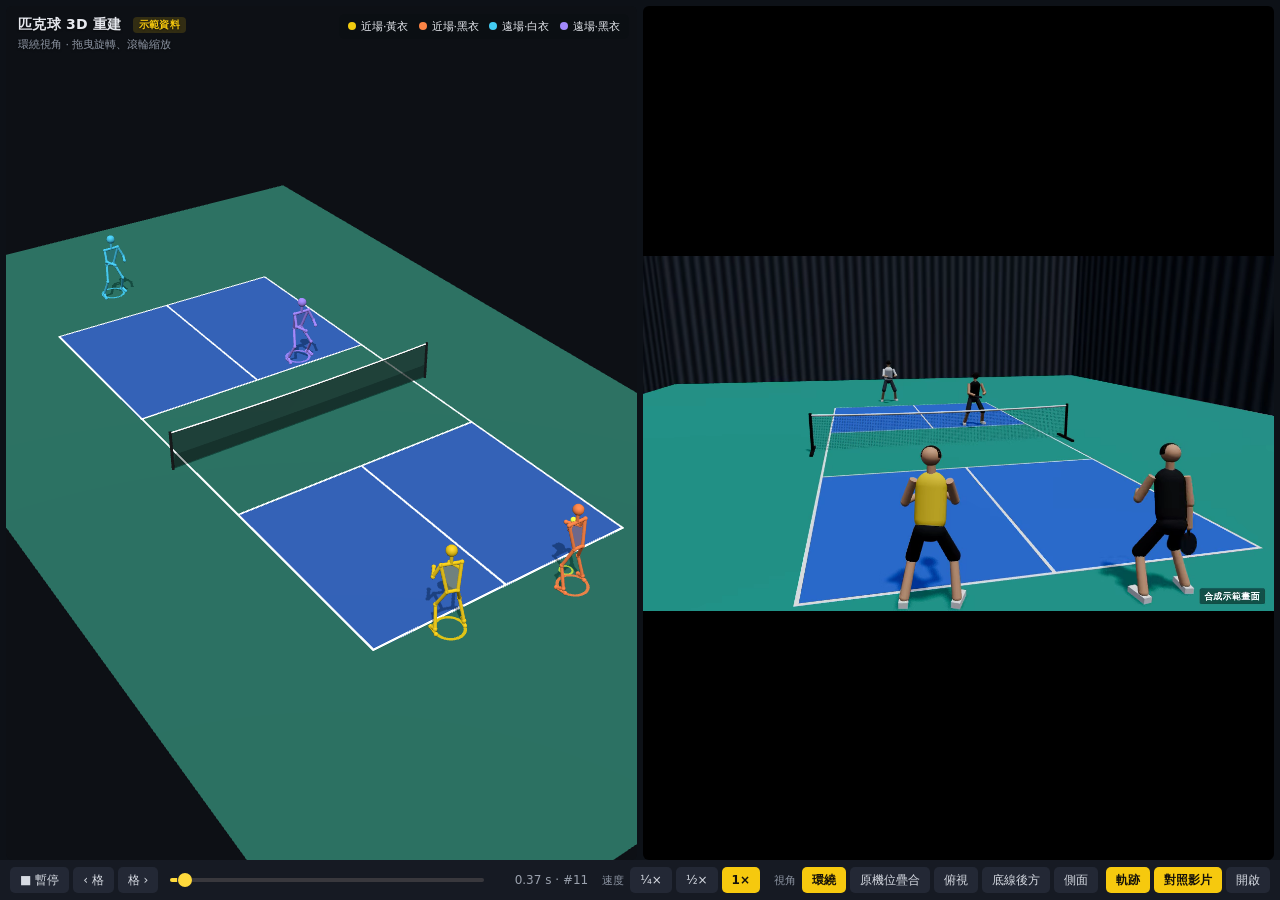
==== web/index.html @ 23d22309 "Add pickleball 3D reconstruction website and video pipeline A static web viewer that replays a doubl" ====
<!doctype html>
<html lang="zh-Hant-TW">
<head>
  <meta charset="utf-8">
  <meta name="viewport" content="width=device-width, initial-scale=1, viewport-fit=cover">
  <meta name="theme-color" content="#0d1117">
  <title>匹克球 3D 重建</title>
  <link rel="stylesheet" href="css/style.css">
  <script type="importmap">
    {
      "imports": {
        "three": "./vendor/three.module.min.js",
        "three/addons/": "./vendor/addons/"
      }
    }
  </script>
</head>
<body>
  <main id="stage">
    <section id="view3d" class="panel" aria-label="3D 重建畫面">
      <canvas id="canvas3d"></canvas>
      <header class="hud">
        <h1>匹克球 3D 重建 <span id="datasetTag" class="tag"></span></h1>
        <p id="viewHint">環繞視角 · 拖曳旋轉、滾輪縮放</p>
      </header>
      <ul id="legend" class="legend"></ul>
      <div id="message" class="message" hidden></div>
    </section>
    <section id="viewVideo" class="panel video-panel" aria-label="對照影片">
      <video id="video" playsinline muted preload="auto"></video>
      <div id="noVideo" class="no-video" hidden>
        <p>沒有對照影片</p>
        <p class="sub">把影片和 JSON 一起拖進視窗，或按右下角「開啟」。</p>
      </div>
    </section>
  </main>

  <footer id="bar">
    <div class="grp grp-play">
      <button id="btnPlay" type="button" title="播放／暫停（空白鍵）">■ 暫停</button>
      <button id="btnPrev" type="button" title="上一格（←）">‹ 格</button>
      <button id="btnNext" type="button" title="下一格（→）">格 ›</button>
    </div>
    <input id="timeline" type="range" min="0" max="0" step="1" value="0" aria-label="時間軸">
    <div class="grp grp-info">
      <span id="timecode" class="timecode">0.00 s · #0</span>
    </div>
    <div class="grp grp-speed">
      <span class="lbl">速度</span>
      <button type="button" data-speed="0.25">¼×</button>
      <button type="button" data-speed="0.5">½×</button>
      <button type="button" data-speed="1" class="active">1×</button>
    </div>
    <div class="grp grp-views">
      <span class="lbl">視角</span>
      <button type="button" data-view="orbit" class="active">環繞</button>
      <button type="button" data-view="overlay">原機位疊合</button>
      <button type="button" data-view="top">俯視</button>
      <button type="button" data-view="behind">底線後方</button>
      <button type="button" data-view="side">側面</button>
    </div>
    <div class="grp grp-toggles">
      <button id="btnTrails" type="button" class="toggle active" title="軌跡（T）">軌跡</button>
      <button id="btnVideo" type="button" class="toggle active" title="對照影片（V）">對照影片</button>
      <button id="btnOpen" type="button" title="開啟 JSON／影片檔">開啟</button>
      <select id="datasetSelect" aria-label="選擇資料" hidden></select>
    </div>
    <input id="fileInput" type="file" accept=".json,application/json,video/*" multiple hidden>
  </footer>

  <div id="dropHint" class="drop-hint" hidden>放開以載入 JSON／影片</div>

  <script type="module" src="js/main.js"></script>
</body>
</html>
---- web/css/style.css ----
:root {
  --bg: #0d1117;
  --panel: #0d1015;
  --bar: #161a23;
  --btn: #232835;
  --btn-hover: #2d3342;
  --text: #e6e8ee;
  --muted: #8b93a1;
  --accent: #f6c90e;
  --accent-2: #ffda3c;
  --track: #39383d;
  color-scheme: dark;
}

* { box-sizing: border-box; }

html, body {
  margin: 0;
  height: 100%;
  background: var(--bg);
  color: var(--text);
  font-family: system-ui, -apple-system, "PingFang TC", "Noto Sans TC", "Microsoft JhengHei", sans-serif;
  -webkit-font-smoothing: antialiased;
}

body {
  display: grid;
  grid-template-rows: minmax(0, 1fr) auto;
  height: 100%;
  overflow: hidden;
}

#stage {
  display: flex;
  gap: 6px;
  padding: 6px 6px 0;
  min-height: 0;
}

.panel {
  position: relative;
  flex: 1 1 0;
  min-width: 0;
  min-height: 0;
  border-radius: 6px;
  overflow: hidden;
  background: var(--panel);
}

#canvas3d {
  position: absolute;
  inset: 0;
  width: 100%;
  height: 100%;
  display: block;
  touch-action: none;
}

.video-panel { background: #000; }
.video-panel video {
  width: 100%;
  height: 100%;
  object-fit: contain;
  display: block;
}
body.no-compare #viewVideo { display: none; }

.no-video {
  position: absolute;
  inset: 0;
  display: grid;
  place-content: center;
  text-align: center;
  color: var(--muted);
  font-size: 14px;
  padding: 16px;
}
.no-video p { margin: 4px 0; }
.no-video .sub { font-size: 12px; opacity: .8; }

.hud {
  position: absolute;
  top: 10px;
  left: 12px;
  pointer-events: none;
  text-shadow: 0 1px 2px rgba(0, 0, 0, .6);
}
.hud h1 {
  margin: 0;
  font-size: 14px;
  font-weight: 700;
  letter-spacing: .02em;
}
.hud p {
  margin: 3px 0 0;
  font-size: 11px;
  color: var(--muted);
}
.tag {
  display: inline-block;
  margin-left: 6px;
  padding: 1px 6px;
  border-radius: 4px;
  background: rgba(246, 201, 14, .16);
  color: var(--accent);
  font-size: 10px;
  font-weight: 600;
  vertical-align: 1px;
}
.tag:empty { display: none; }

.legend {
  position: absolute;
  top: 8px;
  right: 8px;
  display: flex;
  flex-wrap: wrap;
  justify-content: flex-end;
  gap: 4px 10px;
  max-width: 60%;
  margin: 0;
  padding: 5px 9px;
  list-style: none;
  border-radius: 6px;
  background: rgba(11, 16, 20, .82);
  font-size: 11px;
  pointer-events: none;
}
.legend:empty { display: none; }
.legend li { white-space: nowrap; }
.legend .dot {
  display: inline-block;
  width: 8px;
  height: 8px;
  margin-right: 5px;
  border-radius: 50%;
  vertical-align: 0;
}

.message {
  position: absolute;
  left: 50%;
  bottom: 14px;
  transform: translateX(-50%);
  max-width: calc(100% - 24px);
  padding: 8px 12px;
  border-radius: 6px;
  background: rgba(22, 26, 35, .92);
  color: var(--text);
  font-size: 12px;
  line-height: 1.5;
}
.message.error { color: #ffb4a8; }

/* ---------- 控制列 ---------- */
#bar {
  display: flex;
  align-items: center;
  gap: 8px;
  padding: 7px 10px calc(7px + env(safe-area-inset-bottom));
  background: var(--bar);
  font-size: 12px;
}
.grp {
  display: flex;
  align-items: center;
  gap: 4px;
  flex: none;
}
.lbl {
  margin: 0 2px 0 6px;
  color: var(--muted);
  font-size: 11px;
}

button, select {
  appearance: none;
  border: 0;
  border-radius: 5px;
  background: var(--btn);
  color: #d7dbe3;
  font: inherit;
  font-size: 12px;
  line-height: 1;
  padding: 7px 10px;
  cursor: pointer;
  white-space: nowrap;
  touch-action: manipulation;
}
button:hover { background: var(--btn-hover); }
button:focus-visible, select:focus-visible, input:focus-visible {
  outline: 2px solid var(--accent-2);
  outline-offset: 1px;
}
button.active {
  background: var(--accent);
  color: #15120a;
  font-weight: 700;
}
button:disabled {
  opacity: .35;
  cursor: not-allowed;
}
select { padding-right: 8px; max-width: 160px; }

.timecode {
  min-width: 92px;
  text-align: right;
  color: #9aa1ad;
  font-variant-numeric: tabular-nums;
}

/* 時間軸：黃色進度 + 灰色軌道 */
#timeline {
  --pct: 0%;
  flex: 1 1 auto;
  min-width: 80px;
  height: 18px;
  margin: 0 4px;
  background: transparent;
  appearance: none;
  -webkit-appearance: none;
  cursor: pointer;
}
#timeline::-webkit-slider-runnable-track {
  height: 4px;
  border-radius: 2px;
  background: linear-gradient(to right, var(--accent-2) var(--pct), var(--track) var(--pct));
}
#timeline::-moz-range-track {
  height: 4px;
  border-radius: 2px;
  background: linear-gradient(to right, var(--accent-2) var(--pct), var(--track) var(--pct));
}
#timeline::-webkit-slider-thumb {
  -webkit-appearance: none;
  width: 14px;
  height: 14px;
  margin-top: -5px;
  border: 0;
  border-radius: 50%;
  background: var(--accent-2);
}
#timeline::-moz-range-thumb {
  width: 14px;
  height: 14px;
  border: 0;
  border-radius: 50%;
  background: var(--accent-2);
}

.drop-hint {
  position: fixed;
  inset: 12px;
  display: grid;
  place-content: center;
  border: 2px dashed var(--accent);
  border-radius: 12px;
  background: rgba(13, 17, 23, .85);
  color: var(--accent);
  font-size: 18px;
  font-weight: 700;
  z-index: 10;
  pointer-events: none;
}

[hidden] { display: none !important; }

/* ---------- 窄螢幕（手機直向）：上下排列、控制列換行 ---------- */
@media (max-width: 820px) {
  #stage { flex-direction: column; }
  #view3d { flex: 1.25 1 0; }
  #viewVideo { flex: 1 1 0; }

  #bar {
    flex-wrap: wrap;
    row-gap: 6px;
    padding: 6px 8px calc(8px + env(safe-area-inset-bottom));
  }
  #timeline { order: -1; flex-basis: 100%; margin: 0; }
  .grp-info { margin-left: auto; }
  .timecode { min-width: 0; }
  .grp-views, .grp-toggles, .grp-speed {
    overflow-x: auto;
    scrollbar-width: none;
  }
  .grp-views::-webkit-scrollbar { display: none; }
  .grp-views { flex: 1 1 100%; }
  .lbl:first-child { margin-left: 0; }
  button, select { padding: 8px 9px; }
  .hud h1 { font-size: 13px; }
  .legend {
    top: 46px;
    left: 12px;
    right: auto;
    max-width: calc(100% - 24px);
    justify-content: flex-start;
    font-size: 10px;
    gap: 2px 8px;
  }
  .grp-views { order: 2; }
  .grp-speed { order: 3; }
  .grp-toggles { order: 4; margin-left: auto; }
}

@media (max-width: 820px) and (orientation: landscape) and (max-height: 500px) {
  #stage { flex-direction: row; }
  #bar { flex-wrap: nowrap; overflow-x: auto; }
  #timeline { order: 0; flex-basis: auto; min-width: 120px; }
  .grp-views { flex: none; }
}
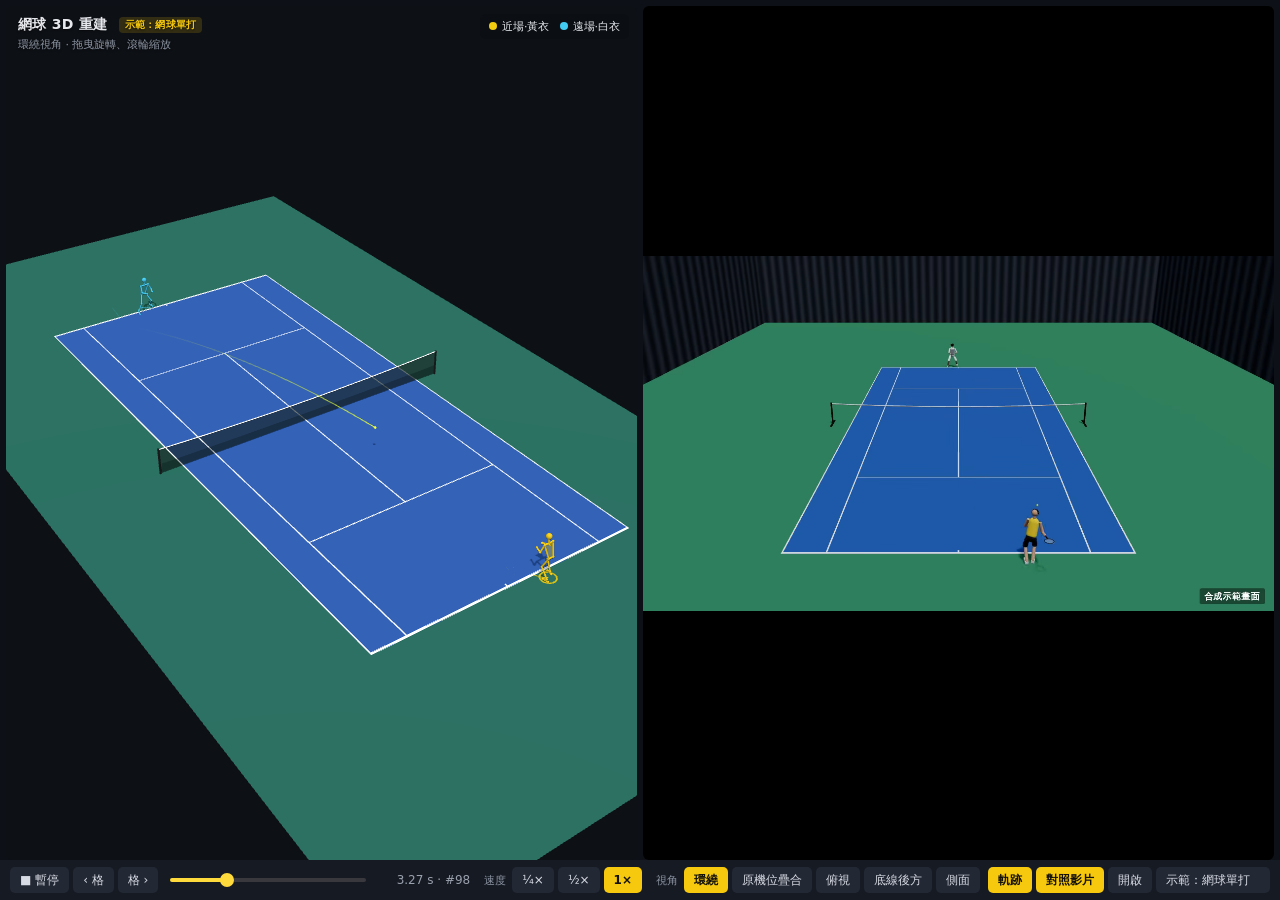
==== commit 57711490: "加入網球：球場規格、單打示範、pipeline 支援 --sport tennis - 球場模型改成依球種切換（網球 ITF 規格、匹克球），網頁、校正工具、pipeline 共用同一套定義 - 新增" ====
--- a/web/index.html
+++ b/web/index.html
@@ -4,7 +4,7 @@
   <meta charset="utf-8">
   <meta name="viewport" content="width=device-width, initial-scale=1, viewport-fit=cover">
   <meta name="theme-color" content="#0d1117">
-  <title>匹克球 3D 重建</title>
+  <title>網球 3D 重建</title>
   <link rel="stylesheet" href="css/style.css">
   <script type="importmap">
     {
@@ -20,7 +20,7 @@
     <section id="view3d" class="panel" aria-label="3D 重建畫面">
       <canvas id="canvas3d"></canvas>
       <header class="hud">
-        <h1>匹克球 3D 重建 <span id="datasetTag" class="tag"></span></h1>
+        <h1><span id="appTitle">網球 3D 重建</span> <span id="datasetTag" class="tag"></span></h1>
         <p id="viewHint">環繞視角 · 拖曳旋轉、滾輪縮放</p>
       </header>
       <ul id="legend" class="legend"></ul>
